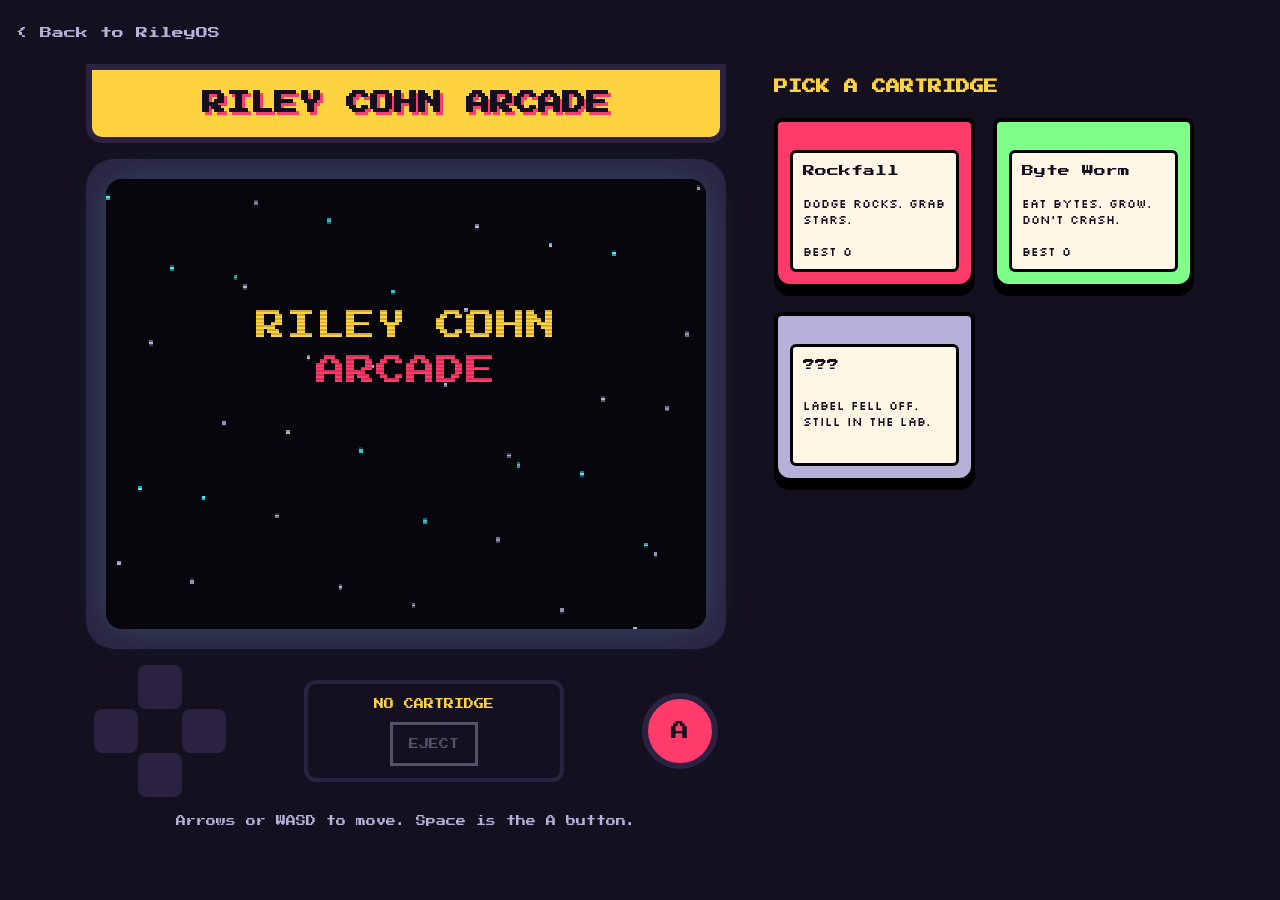
==== games/index.html @ af51fdbd "Build RileyOS pixel desktop homepage and cartridge arcade at /games Replace the HTML5 Boilerplate pl" ====
<!doctype html>
<html lang="en">
<head>
<meta charset="utf-8">
<title>Riley Cohn Arcade</title>
<meta name="description" content="Small browser games by Riley Cohn. Pick a cartridge and play.">
<meta name="viewport" content="width=device-width, initial-scale=1">
<meta name="theme-color" content="#14101f">
<link rel="apple-touch-icon" href="/icon.png">
<link rel="preconnect" href="https://fonts.googleapis.com">
<link rel="preconnect" href="https://fonts.gstatic.com" crossorigin>
<link rel="stylesheet" href="https://fonts.googleapis.com/css2?family=Press+Start+2P&family=Silkscreen:wght@400;700&display=swap">
<link rel="stylesheet" href="/css/arcade.css">
</head>
<body>

<header class="topbar">
  <a href="/">&lt; Back to RileyOS</a>
</header>

<main class="floor">

  <section class="cabinet" aria-label="Arcade cabinet">
    <h1 class="marquee">RILEY COHN ARCADE</h1>
    <div class="bezel">
      <canvas id="screen" width="320" height="240" role="img" aria-label="Game screen"></canvas>
    </div>
    <div class="panel">
      <div class="dpad" aria-label="Direction pad">
        <button data-key="up" aria-label="Up" style="grid-area: u"></button>
        <button data-key="left" aria-label="Left" style="grid-area: l"></button>
        <button data-key="right" aria-label="Right" style="grid-area: r"></button>
        <button data-key="down" aria-label="Down" style="grid-area: d"></button>
      </div>
      <div class="slot">
        <span id="slot-label">NO CARTRIDGE</span>
        <button id="eject" disabled>EJECT</button>
      </div>
      <button class="a-btn" data-key="a" aria-label="A button">A</button>
    </div>
    <p class="hint">Arrows or WASD to move. Space is the A button.</p>
  </section>

  <section class="shelf" aria-label="Cartridges">
    <h2>PICK A CARTRIDGE</h2>
    <div id="carts" class="carts"></div>
  </section>

</main>

<script src="/js/achievements.js"></script>
<script src="/js/arcade.js"></script>
<script src="/games/carts/rockfall.js"></script>
<script src="/games/carts/byteworm.js"></script>
<script src="/games/carts/mystery.js"></script>
</body>
</html>
---- css/arcade.css ----
/* Arcade: dark room, yellow marquee, CRT screen, cartridge shelf. */
:root {
  --room: #14101f; --cab: #2b2140; --crt: #07060d; --text: #f4f1ff; --dim: #b9b0d9;
  --yellow: #ffd23f; --red: #ff3b6b; --cyan: #3bf0ff; --green: #7dff8a; --ink: #14101f;
  --arcade: 'Press Start 2P', monospace;
}
* { box-sizing: border-box; }
html, body { margin: 0; }
body { background: var(--room); color: var(--text); font: 12px/1.6 var(--arcade); min-height: 100vh; }
button { font: inherit; color: inherit; cursor: pointer; }
:focus-visible { outline: 3px dashed var(--cyan); outline-offset: 3px; }
h1, h2, p { margin: 0; }

.topbar { padding: 12px 16px 0; }
.topbar a { color: var(--dim); text-decoration: none; display: inline-flex; align-items: center; min-height: 44px; }
.topbar a:hover { color: var(--text); }

.floor { display: flex; flex-wrap: wrap; justify-content: center; align-items: flex-start; gap: 32px 48px; padding: 8px 16px 48px; }

.cabinet { width: 100%; max-width: 640px; display: flex; flex-direction: column; gap: 16px; }
.marquee {
  padding: 18px 12px; text-align: center; font-size: clamp(14px, 4vw, 24px); line-height: 1.3;
  background: var(--yellow); color: var(--ink); border: 6px solid var(--cab); border-radius: 0 0 16px 16px;
  text-shadow: 3px 3px 0 var(--red);
}
.bezel { background: var(--cab); border-radius: 28px; padding: 20px; }
#screen {
  display: block; width: 100%; aspect-ratio: 4 / 3; background: var(--crt); border-radius: 16px;
  image-rendering: pixelated; box-shadow: 0 0 40px rgba(59, 240, 255, 0.2);
}
.panel { display: flex; align-items: center; justify-content: space-between; gap: 16px; padding: 0 8px; }
.dpad { display: grid; grid-template: '. u .' 44px 'l . r' 44px '. d .' 44px / 44px 44px 44px; }
.dpad button { background: var(--cab); border: 0; border-radius: 8px; touch-action: none; }
.dpad button:active, .dpad button.down { background: var(--cyan); }
.a-btn {
  width: 76px; height: 76px; border-radius: 50%; background: var(--red); color: var(--ink);
  border: 6px solid var(--cab); font-size: 18px; touch-action: none;
}
.a-btn:active, .a-btn.down { background: var(--yellow); }
.slot {
  flex: 1; max-width: 260px; display: flex; flex-direction: column; align-items: center; gap: 10px;
  padding: 12px; border: 4px solid var(--cab); border-radius: 12px; text-align: center; font-size: 10px;
}
#slot-label { color: var(--yellow); }
#eject { min-height: 44px; padding: 0 16px; background: none; border: 3px solid var(--dim); color: var(--dim); font-size: 10px; }
#eject:not(:disabled):hover { border-color: var(--text); color: var(--text); }
#eject:disabled { opacity: 0.4; cursor: default; }
.hint { color: var(--dim); font-size: 10px; text-align: center; }

.shelf { width: 100%; max-width: 420px; display: flex; flex-direction: column; gap: 20px; padding-top: 12px; }
.shelf h2 { font-size: 14px; color: var(--yellow); }
.carts { display: grid; grid-template-columns: repeat(2, minmax(0, 1fr)); gap: 24px 18px; }
.cart {
  min-height: 170px; padding: 12px 12px 0; display: flex; flex-direction: column; gap: 8px; text-align: left;
  background: var(--c, var(--dim)); color: var(--ink); border: 4px solid #000; border-radius: 8px 8px 16px 16px;
  box-shadow: 0 8px 0 #000; transition: transform 0.15s;
}
.cart:hover { transform: translateY(-6px); }
.cart .grip { height: 8px; background: repeating-linear-gradient(90deg, #000 0 14px, transparent 14px 20px); }
.cart .sticker {
  flex: 1; margin-bottom: 12px; padding: 10px; display: flex; flex-direction: column; justify-content: space-between; gap: 10px;
  background: #fff6e5; border: 3px solid #000; border-radius: 6px;
}
.cart .name { font-size: 12px; line-height: 1.4; }
.cart .blurb, .cart .best { font: 12px/1.3 'Silkscreen', monospace; }
.cart.in { transform: translateY(10px); box-shadow: 0 0 0 #000; opacity: 0.55; }

@media (prefers-reduced-motion: reduce) { .cart { transition: none; } }
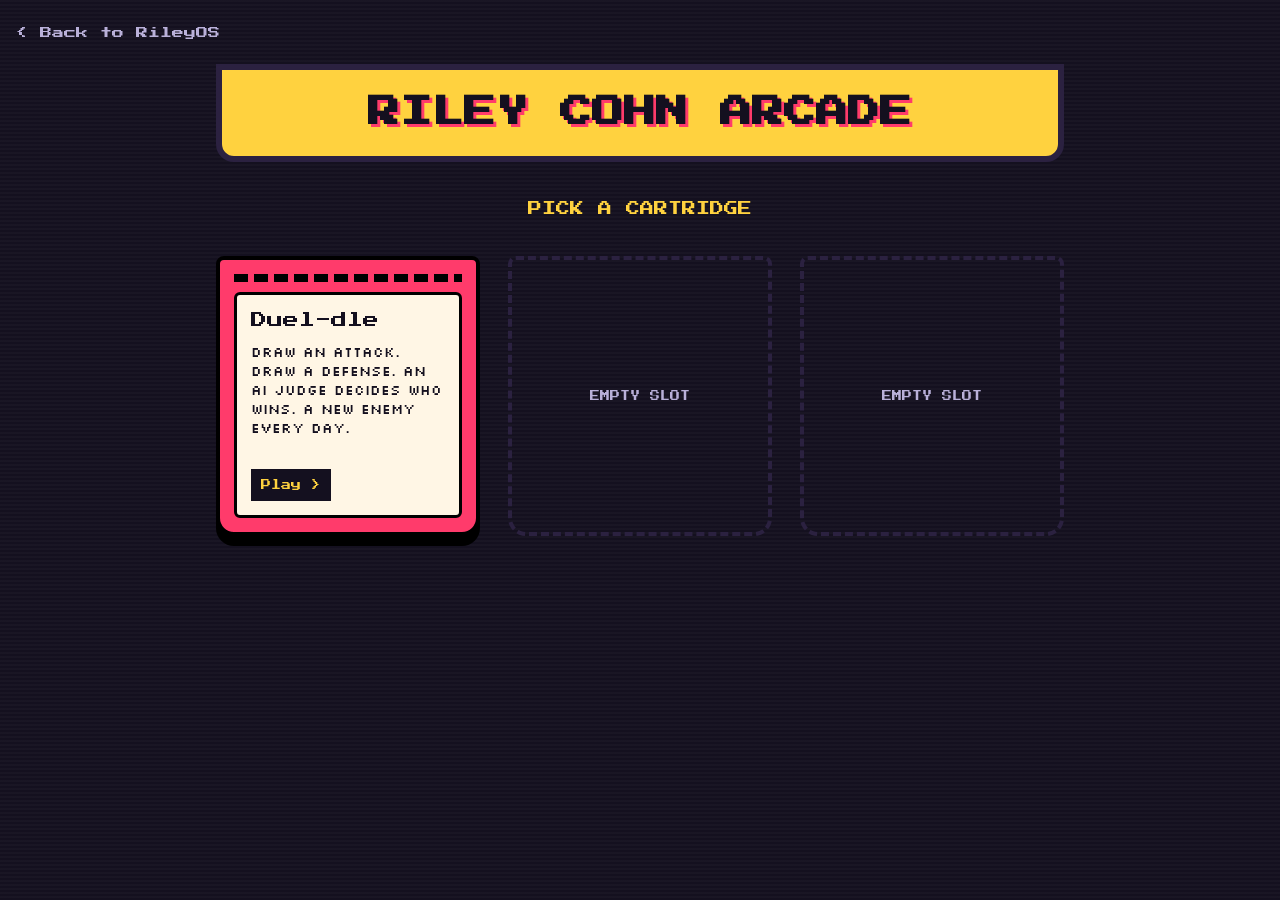
==== commit f0e9ba5a: "Make the arcade a shelf of cartridge links instead of inline games Each cartridge now links to a sep" ====
--- a/games/index.html
+++ b/games/index.html
@@ -3,7 +3,7 @@
 <head>
 <meta charset="utf-8">
 <title>Riley Cohn Arcade</title>
-<meta name="description" content="Small browser games by Riley Cohn. Pick a cartridge and play.">
+<meta name="description" content="Games by Riley Cohn. Pick a cartridge and play.">
 <meta name="viewport" content="width=device-width, initial-scale=1">
 <meta name="theme-color" content="#14101f">
 <link rel="apple-touch-icon" href="/icon.png">
@@ -18,40 +18,30 @@
   <a href="/">&lt; Back to RileyOS</a>
 </header>
 
-<main class="floor">
+<main class="arcade">
+  <h1 class="marquee">RILEY COHN ARCADE</h1>
+  <p class="prompt">PICK A CARTRIDGE</p>
 
-  <section class="cabinet" aria-label="Arcade cabinet">
-    <h1 class="marquee">RILEY COHN ARCADE</h1>
-    <div class="bezel">
-      <canvas id="screen" width="320" height="240" role="img" aria-label="Game screen"></canvas>
-    </div>
-    <div class="panel">
-      <div class="dpad" aria-label="Direction pad">
-        <button data-key="up" aria-label="Up" style="grid-area: u"></button>
-        <button data-key="left" aria-label="Left" style="grid-area: l"></button>
-        <button data-key="right" aria-label="Right" style="grid-area: r"></button>
-        <button data-key="down" aria-label="Down" style="grid-area: d"></button>
-      </div>
-      <div class="slot">
-        <span id="slot-label">NO CARTRIDGE</span>
-        <button id="eject" disabled>EJECT</button>
-      </div>
-      <button class="a-btn" data-key="a" aria-label="A button">A</button>
-    </div>
-    <p class="hint">Arrows or WASD to move. Space is the A button.</p>
-  </section>
-
-  <section class="shelf" aria-label="Cartridges">
-    <h2>PICK A CARTRIDGE</h2>
-    <div id="carts" class="carts"></div>
-  </section>
-
+  <!-- To add a game: copy a .cart link, point href at the game's folder, and set its colour with --c. -->
+  <div class="carts">
+    <a class="cart" href="/games/duel-dle/" style="--c: #ff3b6b">
+      <span class="grip"></span>
+      <span class="sticker">
+        <span class="name">Duel-dle</span>
+        <span class="blurb">Draw an attack. Draw a defense. An AI judge decides who wins. A new enemy every day.</span>
+        <span class="play">Play &gt;</span>
+      </span>
+    </a>
+    <div class="cart empty"><span>EMPTY SLOT</span></div>
+    <div class="cart empty"><span>EMPTY SLOT</span></div>
+  </div>
 </main>
 
 <script src="/js/achievements.js"></script>
-<script src="/js/arcade.js"></script>
-<script src="/games/carts/rockfall.js"></script>
-<script src="/games/carts/byteworm.js"></script>
-<script src="/games/carts/mystery.js"></script>
+<script>
+  document.querySelectorAll('a.cart').forEach(function (c) {
+    c.addEventListener('click', function () { Ach.unlock('player'); });
+  });
+</script>
 </body>
 </html>
--- a/css/arcade.css
+++ b/css/arcade.css
@@ -1,68 +1,51 @@
-/* Arcade: dark room, yellow marquee, CRT screen, cartridge shelf. */
+/* Arcade: dark room, yellow marquee, a shelf of cartridges that link to games. */
 :root {
-  --room: #14101f; --cab: #2b2140; --crt: #07060d; --text: #f4f1ff; --dim: #b9b0d9;
-  --yellow: #ffd23f; --red: #ff3b6b; --cyan: #3bf0ff; --green: #7dff8a; --ink: #14101f;
+  --room: #14101f; --cab: #2b2140; --text: #f4f1ff; --dim: #b9b0d9;
+  --yellow: #ffd23f; --red: #ff3b6b; --cyan: #3bf0ff; --ink: #14101f;
   --arcade: 'Press Start 2P', monospace;
 }
 * { box-sizing: border-box; }
 html, body { margin: 0; }
-body { background: var(--room); color: var(--text); font: 12px/1.6 var(--arcade); min-height: 100vh; }
-button { font: inherit; color: inherit; cursor: pointer; }
-:focus-visible { outline: 3px dashed var(--cyan); outline-offset: 3px; }
-h1, h2, p { margin: 0; }
+body {
+  min-height: 100vh; color: var(--text); font: 12px/1.6 var(--arcade);
+  background: var(--room) repeating-linear-gradient(rgba(255, 255, 255, 0.025) 0 2px, transparent 2px 4px);
+}
+:focus-visible { outline: 3px dashed var(--cyan); outline-offset: 4px; }
+h1, p { margin: 0; }
 
 .topbar { padding: 12px 16px 0; }
 .topbar a { color: var(--dim); text-decoration: none; display: inline-flex; align-items: center; min-height: 44px; }
 .topbar a:hover { color: var(--text); }
 
-.floor { display: flex; flex-wrap: wrap; justify-content: center; align-items: flex-start; gap: 32px 48px; padding: 8px 16px 48px; }
-
-.cabinet { width: 100%; max-width: 640px; display: flex; flex-direction: column; gap: 16px; }
+.arcade { max-width: 880px; margin: 0 auto; padding: 8px 16px 64px; display: flex; flex-direction: column; gap: 36px; }
 .marquee {
-  padding: 18px 12px; text-align: center; font-size: clamp(14px, 4vw, 24px); line-height: 1.3;
-  background: var(--yellow); color: var(--ink); border: 6px solid var(--cab); border-radius: 0 0 16px 16px;
+  padding: 22px 12px; text-align: center; font-size: clamp(16px, 4.5vw, 32px); line-height: 1.3;
+  background: var(--yellow); color: var(--ink); border: 6px solid var(--cab); border-radius: 0 0 18px 18px;
   text-shadow: 3px 3px 0 var(--red);
 }
-.bezel { background: var(--cab); border-radius: 28px; padding: 20px; }
-#screen {
-  display: block; width: 100%; aspect-ratio: 4 / 3; background: var(--crt); border-radius: 16px;
-  image-rendering: pixelated; box-shadow: 0 0 40px rgba(59, 240, 255, 0.2);
+.prompt { text-align: center; font-size: 14px; color: var(--yellow); animation: blink 1.2s steps(1) infinite; }
+@keyframes blink { 50% { opacity: 0.35; } }
+
+.carts { display: grid; grid-template-columns: repeat(auto-fill, minmax(230px, 1fr)); gap: 36px 28px; }
+.cart {
+  min-height: 280px; padding: 14px 14px 0; display: flex; flex-direction: column; gap: 10px;
+  background: var(--c, var(--dim)); color: var(--ink); text-decoration: none;
+  border: 4px solid #000; border-radius: 8px 8px 18px 18px; box-shadow: 0 10px 0 #000;
+  transition: transform 0.15s;
 }
-.panel { display: flex; align-items: center; justify-content: space-between; gap: 16px; padding: 0 8px; }
-.dpad { display: grid; grid-template: '. u .' 44px 'l . r' 44px '. d .' 44px / 44px 44px 44px; }
-.dpad button { background: var(--cab); border: 0; border-radius: 8px; touch-action: none; }
-.dpad button:active, .dpad button.down { background: var(--cyan); }
-.a-btn {
-  width: 76px; height: 76px; border-radius: 50%; background: var(--red); color: var(--ink);
-  border: 6px solid var(--cab); font-size: 18px; touch-action: none;
-}
-.a-btn:active, .a-btn.down { background: var(--yellow); }
-.slot {
-  flex: 1; max-width: 260px; display: flex; flex-direction: column; align-items: center; gap: 10px;
-  padding: 12px; border: 4px solid var(--cab); border-radius: 12px; text-align: center; font-size: 10px;
-}
-#slot-label { color: var(--yellow); }
-#eject { min-height: 44px; padding: 0 16px; background: none; border: 3px solid var(--dim); color: var(--dim); font-size: 10px; }
-#eject:not(:disabled):hover { border-color: var(--text); color: var(--text); }
-#eject:disabled { opacity: 0.4; cursor: default; }
-.hint { color: var(--dim); font-size: 10px; text-align: center; }
-
-.shelf { width: 100%; max-width: 420px; display: flex; flex-direction: column; gap: 20px; padding-top: 12px; }
-.shelf h2 { font-size: 14px; color: var(--yellow); }
-.carts { display: grid; grid-template-columns: repeat(2, minmax(0, 1fr)); gap: 24px 18px; }
-.cart {
-  min-height: 170px; padding: 12px 12px 0; display: flex; flex-direction: column; gap: 8px; text-align: left;
-  background: var(--c, var(--dim)); color: var(--ink); border: 4px solid #000; border-radius: 8px 8px 16px 16px;
-  box-shadow: 0 8px 0 #000; transition: transform 0.15s;
-}
-.cart:hover { transform: translateY(-6px); }
+a.cart:hover, a.cart:focus-visible { transform: translateY(-10px) rotate(-1.5deg); }
+a.cart:active { transform: translateY(8px); box-shadow: 0 2px 0 #000; }
 .cart .grip { height: 8px; background: repeating-linear-gradient(90deg, #000 0 14px, transparent 14px 20px); }
 .cart .sticker {
-  flex: 1; margin-bottom: 12px; padding: 10px; display: flex; flex-direction: column; justify-content: space-between; gap: 10px;
+  flex: 1; margin-bottom: 14px; padding: 14px; display: flex; flex-direction: column; gap: 12px;
   background: #fff6e5; border: 3px solid #000; border-radius: 6px;
 }
-.cart .name { font-size: 12px; line-height: 1.4; }
-.cart .blurb, .cart .best { font: 12px/1.3 'Silkscreen', monospace; }
-.cart.in { transform: translateY(10px); box-shadow: 0 0 0 #000; opacity: 0.55; }
+.cart .name { font-size: 16px; line-height: 1.4; }
+.cart .blurb { font: 14px/1.35 'Silkscreen', monospace; }
+.cart .play { margin-top: auto; align-self: flex-start; padding: 8px 10px; background: var(--ink); color: var(--yellow); font-size: 10px; }
+.cart.empty {
+  align-items: center; justify-content: center; padding: 14px; background: none; color: var(--dim);
+  border: 4px dashed var(--cab); box-shadow: none; font-size: 10px;
+}
 
-@media (prefers-reduced-motion: reduce) { .cart { transition: none; } }
+@media (prefers-reduced-motion: reduce) { .cart { transition: none; } .prompt { animation: none; } }
